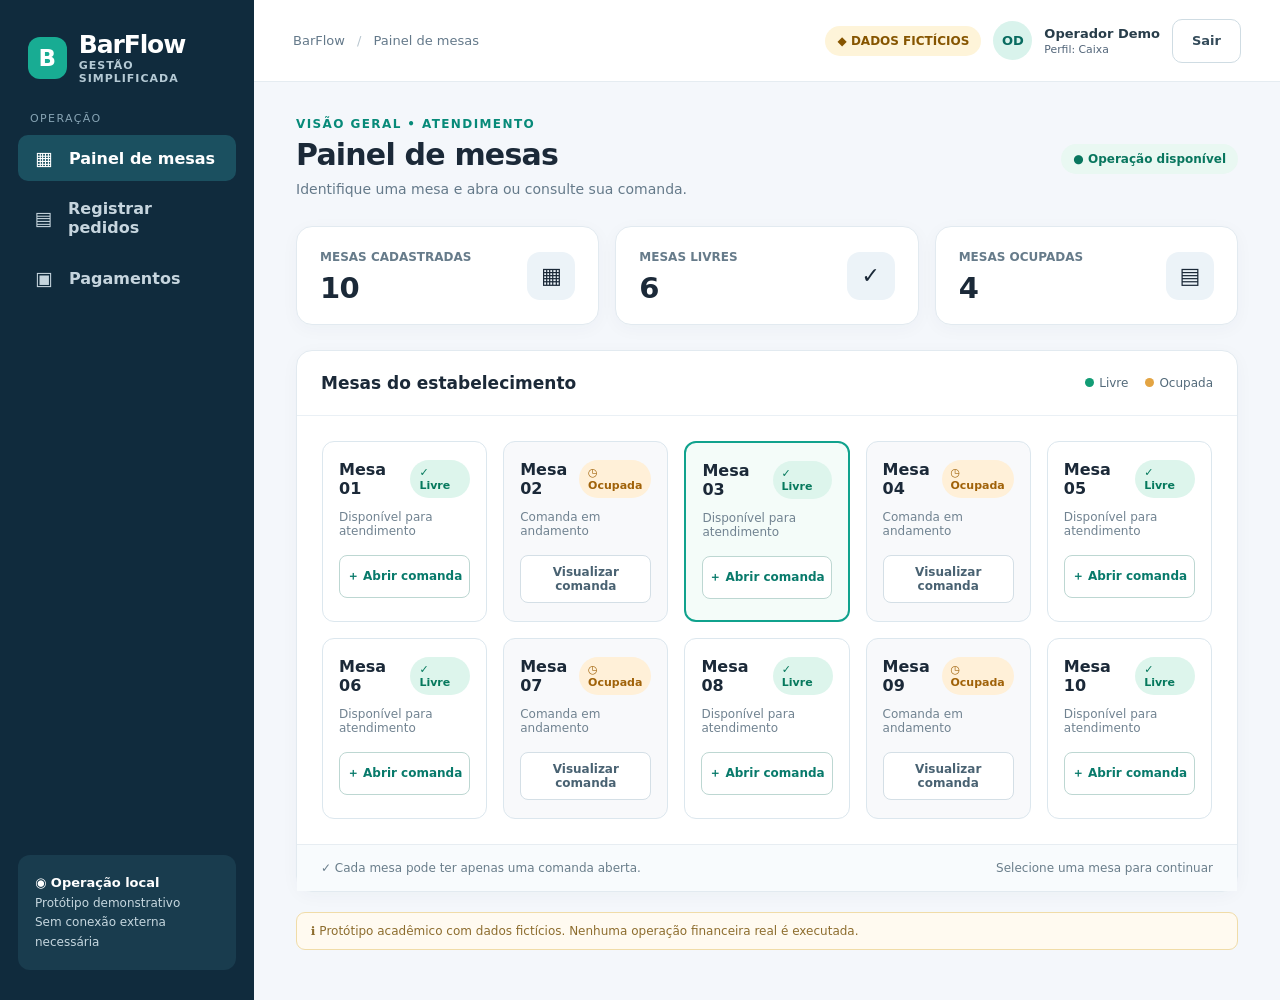
==== Frontend/index.html @ a1c224bf "index v01" ====
<!doctype html>
<html lang="pt-BR">

<head>
    <meta charset="UTF-8">
    <meta name="viewport" content="width=device-width, initial-scale=1">
    <title>BarFlow — Protótipo acadêmico</title>
    <style>
        :root {
            font-family: Inter, ui-sans-serif, system-ui, -apple-system, 'Segoe UI', sans-serif;
            color: #1b2938;
            background: #f4f7fb
        }

        * {
            box-sizing: border-box
        }

        body {
            margin: 0
        }

        button,
        input,
        select {
            font: inherit
        }

        button {
            cursor: pointer;
            min-height: 44px
        }

        button:focus-visible,
        input:focus-visible,
        select:focus-visible {
            outline: 3px solid #f4a62a;
            outline-offset: 3px
        }

        .shell {
            display: flex;
            min-height: 100vh
        }

        .side {
            width: 254px;
            background: #102b3d;
            color: #fff;
            padding: 30px 18px;
            display: flex;
            flex-direction: column;
            gap: 27px
        }

        .brand {
            display: flex;
            align-items: center;
            gap: 12px;
            padding: 0 10px
        }

        .brandmark {
            width: 42px;
            height: 42px;
            border-radius: 12px;
            background: #18ac93;
            display: flex;
            align-items: center;
            justify-content: center;
            font-size: 23px;
            font-weight: 800
        }

        .brand strong {
            font-size: 25px;
            letter-spacing: -1.1px
        }

        .brand small {
            display: block;
            color: #b5cad5;
            font-size: 11px;
            letter-spacing: 1px;
            font-weight: 700
        }

        .group-title {
            font-size: 11px;
            letter-spacing: 1.4px;
            color: #87a4b4;
            text-transform: uppercase;
            padding: 0 12px;
            margin-bottom: 10px
        }

        .nav {
            display: flex;
            flex-direction: column;
            gap: 6px
        }

        .nav button {
            border: 0;
            background: transparent;
            color: #c6d5de;
            padding: 12px 14px;
            border-radius: 10px;
            text-align: left;
            display: flex;
            align-items: center;
            gap: 13px;
            font-weight: 600
        }

        .nav button.active {
            background: #1b5060;
            color: #fff
        }

        .nav button:hover {
            background: #23465a
        }

        .nav .ico {
            width: 24px;
            text-align: center;
            font-size: 19px
        }

        .side-bottom {
            margin-top: auto;
            background: #193c4e;
            padding: 17px;
            border-radius: 12px;
            font-size: 12px;
            color: #c6d7df;
            line-height: 1.65
        }

        .side-bottom strong {
            display: block;
            color: #fff;
            font-size: 13px
        }

        .content {
            flex: 1;
            min-width: 0
        }

        .topbar {
            height: 82px;
            background: #fff;
            border-bottom: 1px solid #e5ecf1;
            display: flex;
            align-items: center;
            justify-content: space-between;
            padding: 0 39px
        }

        .crumb {
            font-size: 13px;
            color: #64798a
        }

        .userbox {
            display: flex;
            align-items: center;
            gap: 12px;
            color: #526579;
            font-size: 13px
        }

        .avatar {
            width: 39px;
            height: 39px;
            border-radius: 50%;
            background: #d9f3ec;
            color: #086b60;
            display: grid;
            place-items: center;
            font-weight: 800
        }

        .main {
            padding: 35px 42px 50px;
            max-width: 1350px;
            margin: auto
        }

        .eyebrow {
            font-size: 12px;
            font-weight: 750;
            text-transform: uppercase;
            color: #078a79;
            letter-spacing: 1.4px
        }

        .head {
            display: flex;
            justify-content: space-between;
            align-items: center;
            gap: 14px;
            margin-bottom: 26px
        }

        .head h1 {
            font-size: 30px;
            letter-spacing: -.8px;
            margin: 6px 0 7px
        }

        .sub {
            color: #657a8a;
            font-size: 14px;
            margin: 0;
            line-height: 1.5
        }

        .pill {
            display: inline-flex;
            align-items: center;
            gap: 6px;
            border-radius: 40px;
            background: #e9f8f2;
            color: #08765e;
            padding: 8px 12px;
            font-size: 12px;
            font-weight: 700
        }

        .demo {
            background: #fef4d9;
            color: #865500
        }

        .btn {
            border: 0;
            border-radius: 10px;
            background: #087b6d;
            color: white;
            padding: 11px 19px;
            font-weight: 750;
            display: inline-flex;
            align-items: center;
            gap: 9px;
            justify-content: center
        }

        .btn:hover {
            background: #086556
        }

        .btn.secondary {
            background: #fff;
            color: #344b5a;
            border: 1px solid #cfdce3
        }

        .btn.ghost {
            background: transparent;
            color: #2b6671;
            border: 1px solid #bbd1d9
        }

        .btn:disabled {
            opacity: .5;
            cursor: not-allowed
        }

        .panel {
            background: white;
            border: 1px solid #e2eaf0;
            border-radius: 16px;
            box-shadow: 0 4px 18px rgba(24, 63, 92, .035)
        }

        .metricrow {
            display: grid;
            grid-template-columns: repeat(3, 1fr);
            gap: 16px;
            margin-bottom: 25px
        }

        .metric {
            padding: 19px 23px;
            display: flex;
            justify-content: space-between;
            align-items: center
        }

        .metric span {
            font-size: 12px;
            color: #667b8a;
            font-weight: 700
        }

        .metric strong {
            display: block;
            font-size: 29px;
            margin-top: 6px;
            letter-spacing: -.8px
        }

        .metricicon {
            background: #ecf3f8;
            border-radius: 13px;
            width: 48px;
            height: 48px;
            display: grid;
            place-items: center;
            font-size: 22px
        }

        .sectiontop {
            display: flex;
            justify-content: space-between;
            align-items: center;
            padding: 22px 24px;
            border-bottom: 1px solid #eaf0f5
        }

        .sectiontop h2 {
            font-size: 17px;
            margin: 0
        }

        .legend {
            display: flex;
            gap: 17px;
            font-size: 12px;
            color: #536a7a
        }

        .dot {
            display: inline-block;
            width: 9px;
            height: 9px;
            border-radius: 50%;
            margin-right: 5px
        }

        .tables {
            display: grid;
            grid-template-columns: repeat(5, minmax(0, 1fr));
            gap: 16px;
            padding: 25px
        }

        .tablecard {
            border: 1px solid #dce7ee;
            border-radius: 12px;
            padding: 18px 16px;
            background: #fff;
            min-height: 165px
        }

        .tablecard.selected {
            border: 2px solid #10a28d;
            background: #f4fcf9
        }

        .tablecard.occupied {
            background: #f8f9fb
        }

        .tableupper {
            display: flex;
            justify-content: space-between;
            align-items: center;
            margin-bottom: 12px
        }

        .tableupper b {
            font-size: 16px
        }

        .status {
            font-size: 11px;
            border-radius: 30px;
            padding: 6px 9px;
            font-weight: 800
        }

        .free {
            color: #06795d;
            background: #ddf5ec
        }

        .busy {
            color: #a06209;
            background: #fff0d8
        }

        .tablecard p {
            color: #718391;
            font-size: 12px;
            margin: 0 0 17px
        }

        .tablecard button {
            width: 100%;
            background: #fff;
            border: 1px solid #bdd7d2;
            color: #087a6b;
            border-radius: 8px;
            font-weight: 750;
            font-size: 12px;
            padding: 9px 3px;
            min-height: 43px
        }

        .tablecard.occupied button {
            border-color: #d4dfe6;
            color: #496272
        }

        .footerhint {
            padding: 16px 24px;
            background: #f8fbfd;
            border-top: 1px solid #e7edf2;
            color: #6a7e8b;
            font-size: 12px;
            display: flex;
            justify-content: space-between
        }

        .grid2 {
            display: grid;
            grid-template-columns: minmax(0, 1.45fr) minmax(320px, .8fr);
            gap: 22px
        }

        .formblock {
            padding: 24px
        }

        .field {
            display: flex;
            flex-direction: column;
            gap: 7px;
            margin-bottom: 19px
        }

        .field label {
            font-size: 13px;
            font-weight: 750;
            color: #344b5b
        }

        .field input,
        .field select {
            height: 48px;
            background: #fff;
            color: #233c4a;
            border: 1px solid #cbd9e1;
            border-radius: 9px;
            padding: 0 13px;
            width: 100%
        }

        .field small {
            color: #7a8b98;
            font-size: 11px
        }

        .formcolumns {
            display: grid;
            grid-template-columns: 1fr 140px;
            gap: 15px
        }

        .notice {
            padding: 13px 16px;
            border-radius: 10px;
            font-size: 13px;
            display: flex;
            align-items: flex-start;
            gap: 10px;
            line-height: 1.45
        }

        .notice.info {
            background: #edf6fa;
            color: #2f637a
        }

        .notice.good {
            background: #e8f9f0;
            color: #126a50
        }

        .notice.warn {
            background: #fff5df;
            color: #865800
        }

        .cartline {
            display: flex;
            justify-content: space-between;
            gap: 16px;
            padding: 15px 0;
            border-bottom: 1px solid #e8eef2
        }

        .cartline strong {
            display: block;
            font-size: 13px
        }

        .cartline small {
            color: #688091;
            font-size: 12px
        }

        .price {
            font-weight: 800;
            color: #203444;
            white-space: nowrap
        }

        .totalrow {
            display: flex;
            justify-content: space-between;
            font-size: 14px;
            align-items: center;
            margin-top: 18px
        }

        .totalrow strong {
            font-size: 25px
        }

        .actions {
            display: flex;
            gap: 10px;
            margin-top: 22px;
            flex-wrap: wrap
        }

        .listhead {
            font-size: 12px;
            font-weight: 800;
            color: #617789;
            text-transform: uppercase;
            letter-spacing: .6px;
            margin-bottom: 14px
        }

        .tag {
            border-radius: 7px;
            background: #ecf5f8;
            color: #356c80;
            font-size: 11px;
            font-weight: 800;
            padding: 6px 9px
        }

        .review {
            padding: 24px
        }

        .amount {
            font-size: 34px;
            letter-spacing: -1px;
            font-weight: 850;
            color: #1c3342
        }

        .summaryrow {
            display: flex;
            justify-content: space-between;
            margin: 13px 0;
            font-size: 14px;
            color: #536b7b
        }

        .summaryrow b {
            color: #263d4d
        }

        .divider {
            height: 1px;
            background: #e7edf1;
            margin: 18px 0
        }

        .paytable {
            width: 100%;
            border-collapse: collapse;
            font-size: 13px
        }

        .paytable th {
            text-align: left;
            color: #718899;
            font-size: 11px;
            padding: 12px 0;
            border-bottom: 1px solid #edf0f4
        }

        .paytable td {
            padding: 15px 0;
            border-bottom: 1px solid #edf0f4
        }

        .successcard {
            padding: 22px;
            border: 1px solid #bfe9d5;
            background: #f0fbf5;
            border-radius: 13px;
            margin-bottom: 19px;
            display: flex;
            gap: 16px;
            align-items: center
        }

        .successcircle {
            width: 47px;
            height: 47px;
            background: #118564;
            color: #fff;
            display: grid;
            place-items: center;
            border-radius: 50%;
            font-size: 24px;
            flex-shrink: 0
        }

        .successcard b {
            color: #116247;
            font-size: 17px
        }

        .successcard p {
            color: #477965;
            font-size: 12px;
            margin: 5px 0 0
        }

        .hidden {
            display: none !important
        }

        .kbd {
            font-size: 11px;
            color: #8193a0
        }

        .note-demo {
            background: #fffaf0;
            border: 1px solid #f0dca8;
            border-radius: 9px;
            padding: 11px 14px;
            color: #8d6d2e;
            font-size: 12px;
            margin-top: 20px
        }

        @media(max-width:1000px) {
            .side {
                width: 78px
            }

            .brand strong,
            .brand small,
            .nav span.label,
            .group-title,
            .side-bottom {
                display: none
            }

            .brand {
                padding: 0
            }

            .topbar {
                padding: 0 20px
            }

            .main {
                padding: 24px
            }

            .tables {
                grid-template-columns: repeat(3, 1fr)
            }

            .grid2 {
                grid-template-columns: 1fr
            }
        }

        @media(max-width:650px) {
            .side {
                display: none
            }

            .tables {
                grid-template-columns: repeat(2, 1fr)
            }

            .metricrow {
                grid-template-columns: 1fr
            }

            .head {
                align-items: flex-start
            }

            .head h1 {
                font-size: 24px
            }

            .main {
                padding: 18px
            }

            .topbar {
                height: 65px
            }

            .grid2 {
                grid-template-columns: 1fr
            }
        }
    </style>
</head>

<body>
    <div class="shell">
        <aside class="side">
            <div class="brand">
                <div class="brandmark">B</div>
                <div><strong>BarFlow</strong><small>GESTÃO SIMPLIFICADA</small></div>
            </div>
            <div>
                <div class="group-title">Operação</div>
                <nav class="nav" aria-label="Navegação principal"><button id="nav-mesas" onclick="go('mesas')"
                        class="active"><span class="ico">▦</span><span class="label">Painel de
                            mesas</span></button><button id="nav-pedidos" onclick="go('pedidos')"><span
                            class="ico">▤</span><span class="label">Registrar pedidos</span></button><button
                        id="nav-pagamentos" onclick="go('pagamentos')"><span class="ico">▣</span><span
                            class="label">Pagamentos</span></button></nav>
            </div>
            <div class="side-bottom"><strong>◉ Operação local</strong>Protótipo demonstrativo<br>Sem conexão externa
                necessária</div>
        </aside>
        <div class="content">
            <header class="topbar">
                <div class="crumb">BarFlow <span style="color:#b7c5ce;margin:0 8px">/</span> <span
                        id="crumb-name">Painel de mesas</span></div>
                <div class="userbox"><span class="pill demo">◆ DADOS FICTÍCIOS</span>
                    <div class="avatar" aria-hidden="true">OD</div>
                    <div><strong style="display:block;color:#283d4a">Operador Demo</strong><small>Perfil: Caixa</small>
                    </div><button class="btn secondary"
                        onclick="alert('Protótipo demonstrativo: autenticação real fora desta entrega.')"
                        aria-label="Sair da sessão de demonstração">Sair</button>
                </div>
            </header>
            <main class="main">
                <section id="screen-mesas">
                    <div class="head">
                        <div>
                            <div class="eyebrow">Visão geral • Atendimento</div>
                            <h1>Painel de mesas</h1>
                            <p class="sub">Identifique uma mesa e abra ou consulte sua comanda.</p>
                        </div><span class="pill">● Operação disponível</span>
                    </div>
                    <div class="metricrow">
                        <div class="metric panel">
                            <div><span>MESAS CADASTRADAS</span><strong>10</strong></div>
                            <div class="metricicon">▦</div>
                        </div>
                        <div class="metric panel">
                            <div><span>MESAS LIVRES</span><strong id="freecount">6</strong></div>
                            <div class="metricicon">✓</div>
                        </div>
                        <div class="metric panel">
                            <div><span>MESAS OCUPADAS</span><strong id="busycount">4</strong></div>
                            <div class="metricicon">▤</div>
                        </div>
                    </div>
                    <div class="panel">
                        <div class="sectiontop">
                            <h2>Mesas do estabelecimento</h2>
                            <div class="legend"><span><i class="dot" style="background:#129c75"></i>Livre</span><span><i
                                        class="dot" style="background:#e3a443"></i>Ocupada</span></div>
                        </div>
                        <div class="tables" id="tables"></div>
                        <div class="footerhint"><span>✓ Cada mesa pode ter apenas uma comanda
                                aberta.</span><span>Selecione uma mesa para continuar</span></div>
                    </div>
                    <div class="note-demo">ℹ Protótipo acadêmico com dados fictícios. Nenhuma operação financeira real é
                        executada.</div>
                </section>
                <section class="hidden" id="screen-pedidos">
                    <div class="head">
                        <div>
                            <div class="eyebrow">Atendimento / Mesa 03</div>
                            <h1>Registro de pedidos</h1>
                            <p class="sub">Comanda <b>#101</b> · Mesa <b>03</b> · Status: <b>Aberta</b></p>
                        </div><button class="btn secondary" onclick="go('mesas')">← Voltar às mesas</button>
                    </div>
                    <div class="grid2">
                        <div class="panel">
                            <div class="sectiontop">
                                <h2>Adicionar itens ao pedido</h2><span class="tag">RF-003</span>
                            </div>
                            <div class="formblock">
                                <div class="notice info" style="margin-bottom:22px"><span>ⓘ</span><span>Confira a
                                        anotação recebida do garçom antes de confirmar o pedido.</span></div>
                                <div class="field"><label for="product">Produto <span
                                            aria-label="obrigatório">*</span></label><select id="product">
                                        <option value="8">Refrigerante lata — R$ 8,00</option>
                                        <option value="35">Porção de batata — R$ 35,00</option>
                                        <option value="6">Água mineral — R$ 6,00</option>
                                    </select></div>
                                <div class="formcolumns">
                                    <div class="field"><label for="quantity">Quantidade <span
                                                aria-label="obrigatório">*</span></label><input id="quantity"
                                            type="number" min="1" value="2" inputmode="numeric"><small>Informe um número
                                            inteiro maior que zero.</small></div>
                                    <div class="field"><label for="unit-price">Preço unitário</label><input
                                            id="unit-price" value="R$ 8,00" disabled></div>
                                </div>
                                <div class="actions"><button class="btn secondary" onclick="addItem()">＋ Adicionar
                                        item</button><button class="btn" onclick="confirmOrder()">✓ Confirmar
                                        pedido</button></div>
                                <div id="order-feedback" class="notice good" style="margin-top:24px" role="status">✓
                                    Pedido #205 registrado com sucesso. O total da comanda foi atualizado.</div>
                                <div class="note-demo">Após registrar, o caixa encaminha a anotação em papel à cozinha.
                                </div>
                            </div>
                        </div>
                        <div class="panel">
                            <div class="sectiontop">
                                <h2>Consumo da comanda</h2><span class="tag">#101</span>
                            </div>
                            <div class="review">
                                <div class="listhead">Itens registrados</div>
                                <div id="order-items">
                                    <div class="cartline">
                                        <div><strong>Refrigerante lata</strong><small>2 × R$ 8,00</small></div><span
                                            class="price">R$ 16,00</span>
                                    </div>
                                    <div class="cartline">
                                        <div><strong>Porção de batata</strong><small>1 × R$ 35,00</small></div><span
                                            class="price">R$ 35,00</span>
                                    </div>
                                </div>
                                <div class="totalrow"><span>Total acumulado</span><strong id="order-total">R$
                                        51,00</strong></div>
                                <p class="sub" style="margin:24px 0">Todos os itens ficam associados à mesma comanda até
                                    o encerramento.</p><button class="btn" style="width:100%"
                                    onclick="go('pagamentos')">Ir para pagamento →</button>
                            </div>
                        </div>
                    </div>
                </section>
                <section class="hidden" id="screen-pagamentos">
                    <div class="head">
                        <div>
                            <div class="eyebrow">Fechamento / Mesa 03</div>
                            <h1>Pagamento e resultado</h1>
                            <p class="sub">Comanda <b>#101</b> · Confira o pagamento e finalize o atendimento.</p>
                        </div><button class="btn secondary" onclick="go('pedidos')">← Voltar à comanda</button>
                    </div>
                    <div class="successcard" role="status">
                        <div class="successcircle">✓</div>
                        <div><b id="success-title">Pagamento registrado com sucesso</b>
                            <p id="success-desc">R$ 25,00 em dinheiro · Troco: R$ 4,00 · Saldo restante: R$ 0,00</p>
                        </div>
                    </div>
                    <div class="grid2">
                        <div class="panel">
                            <div class="sectiontop">
                                <h2>Resumo da comanda #101</h2><span class="pill">✓ Quitada</span>
                            </div>
                            <div class="review">
                                <div class="summaryrow"><span>2 × Refrigerante lata</span><b>R$ 16,00</b></div>
                                <div class="summaryrow"><span>1 × Porção de batata</span><b>R$ 35,00</b></div>
                                <div class="divider"></div>
                                <div class="summaryrow"><span>Total consumido</span><b>R$ 51,00</b></div>
                                <div class="summaryrow"><span>Total aplicado em pagamentos</span><b>R$ 51,00</b></div>
                                <div class="divider"></div>
                                <div style="display:flex;align-items:center;justify-content:space-between"><span
                                        style="font-weight:700">Saldo restante</span><span class="amount">R$ 0,00</span>
                                </div>
                                <div class="notice good" style="margin-top:24px">✓ Comanda quitada. O encerramento pode
                                    ser realizado com segurança.</div>
                            </div>
                        </div>
                        <div class="panel">
                            <div class="sectiontop">
                                <h2>Pagamentos registrados</h2><span class="tag">RF-005 / RF-006</span>
                            </div>
                            <div class="review">
                                <table class="paytable">
                                    <thead>
                                        <tr>
                                            <th>FORMA</th>
                                            <th>RECEBIDO</th>
                                            <th>APLICADO</th>
                                        </tr>
                                    </thead>
                                    <tbody>
                                        <tr>
                                            <td>Pix</td>
                                            <td>R$ 30,00</td>
                                            <td>R$ 30,00</td>
                                        </tr>
                                        <tr>
                                            <td>Dinheiro</td>
                                            <td>R$ 25,00</td>
                                            <td>R$ 21,00</td>
                                        </tr>
                                    </tbody>
                                </table>
                                <div class="summaryrow" style="margin-top:23px"><span>Troco em dinheiro</span><b>R$
                                        4,00</b></div>
                                <div class="actions"><button class="btn" style="width:100%" onclick="closeAccount()"
                                        id="closebutton">✓ Encerrar comanda</button><button class="btn secondary"
                                        style="width:100%" onclick="go('mesas')">← Voltar ao painel</button></div>
                                <div id="closing-info" class="notice info" style="margin-top:15px">ⓘ Ao encerrar, a mesa
                                    03 ficará disponível para novo atendimento.</div>
                            </div>
                        </div>
                    </div>
                </section>
            </main>
        </div>
    </div>
    <script>
        const $ = id => document.getElementById(id);
        const occupied = new Set([2, 4, 7, 9]);

        function money(n) {
            return n.toLocaleString('pt-BR', {
                style: 'currency',
                currency: 'BRL'
            })
        }

        function drawTables() {
            let h = '';
            for (let i = 1; i <= 10; i++) {
                const busy = occupied.has(i);
                h += `<article class="tablecard ${busy?'occupied':''} ${i===3?'selected':''}"><div class="tableupper"><b>Mesa ${String(i).padStart(2,'0')}</b><span class="status ${busy?'busy':'free'}">${busy?'◷ Ocupada':'✓ Livre'}</span></div><p>${busy?'Comanda em andamento':'Disponível para atendimento'}</p><button onclick="openTable(${i})">${busy?'Visualizar comanda':'＋ Abrir comanda'}</button></article>`
            }
            $('tables').innerHTML = h;
            $('freecount').textContent = 10 - occupied.size;
            $('busycount').textContent = occupied.size
        }

        function openTable(n) {
            if (n === 3 || n === 2) {
                occupied.add(3);
                drawTables();
                go('pedidos')
            } else {
                occupied.add(n);
                drawTables();
                alert('Comanda demonstrativa aberta na Mesa ' + n + '. Para ver o fluxo completo, selecione a Mesa 03.')
            }
        }

        function go(screen) {
            ['mesas', 'pedidos', 'pagamentos'].forEach(s => {
                $('screen-' + s).classList.toggle('hidden', s !== screen);
                $('nav-' + s).classList.toggle('active', s === screen)
            });
            $('crumb-name').textContent = {
                mesas: 'Painel de mesas',
                pedidos: 'Registro de pedidos',
                pagamentos: 'Pagamento e resultado'
            } [screen];
            location.hash = screen;
            window.scrollTo(0, 0)
        }
        $('product').addEventListener('change', e => {
            $('unit-price').value = money(Number(e.target.value))
        });

        function addItem() {
            const q = Number($('quantity').value);
            if (!Number.isInteger(q) || q <= 0) {
                $('order-feedback').className = 'notice warn';
                $('order-feedback').textContent = '⚠ Quantidade inválida. Informe um número inteiro maior que zero.';
                return
            }
            $('order-feedback').className = 'notice info';
            $('order-feedback').textContent = 'ⓘ Item conferido. Use “Confirmar pedido” para concluir o registro.'
        }

        function confirmOrder() {
            const q = Number($('quantity').value);
            if (!Number.isInteger(q) || q <= 0) {
                addItem();
                return
            }
            $('order-feedback').className = 'notice good';
            $('order-feedback').textContent =
                '✓ Pedido registrado na demonstração. O total da comanda permanece ilustrativo.'
        }

        function closeAccount() {
            occupied.delete(3);
            $('closebutton').disabled = true;
            $('closebutton').textContent = '✓ Comanda encerrada';
            $('success-title').textContent = 'Comanda #101 encerrada com sucesso';
            $('success-desc').textContent = 'Mesa 03 liberada para um novo atendimento.';
            $('closing-info').textContent = '✓ Histórico preservado na demonstração.';
            drawTables()
        }
        drawTables();
        go(['mesas', 'pedidos', 'pagamentos'].includes(location.hash.slice(1)) ? location.hash.slice(1) : 'mesas');
    </script>
</body>

</html>
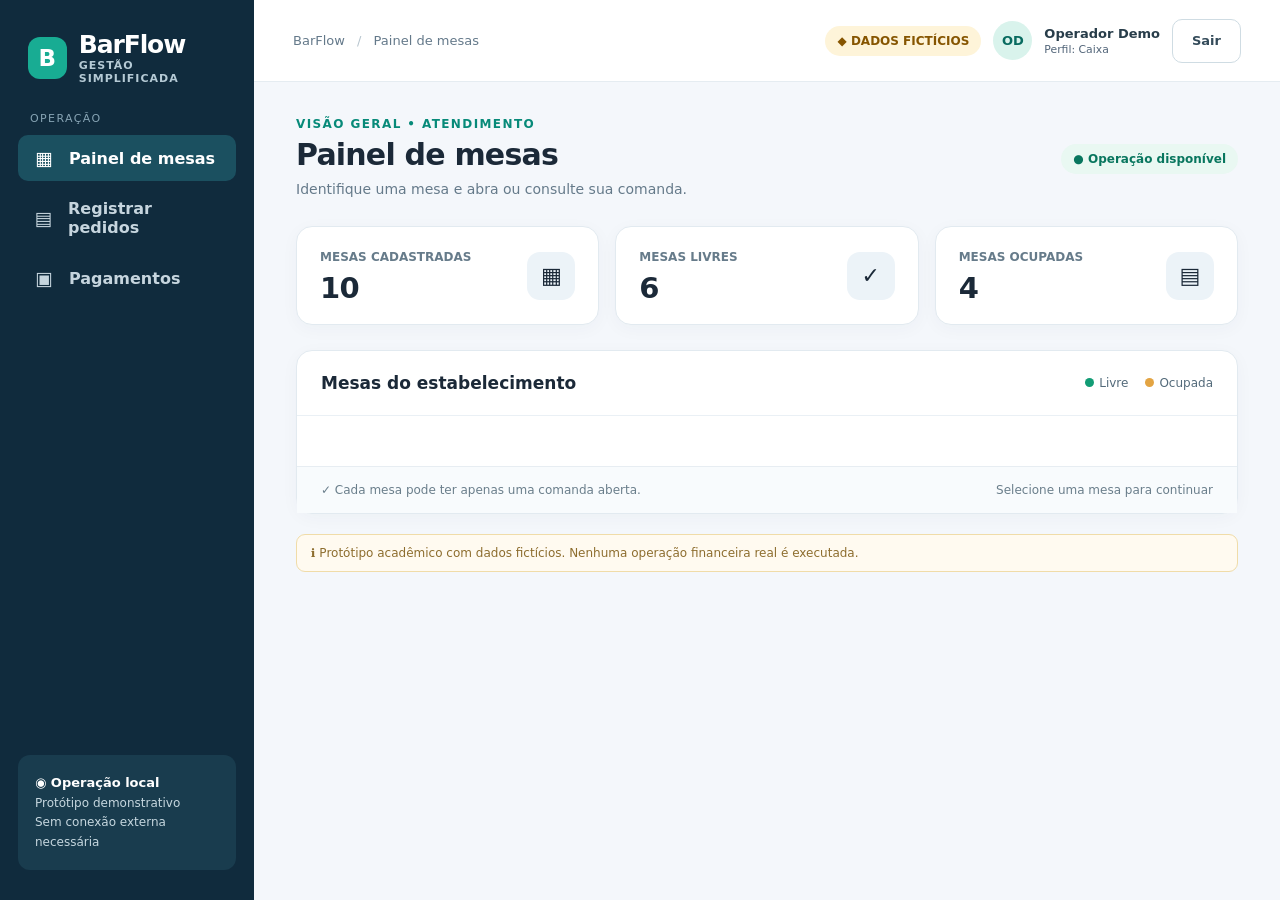
==== commit e419c7b7: "refactor: extrai estilos da index para CSS global" ====
--- a/Frontend/index.html
+++ b/Frontend/index.html
@@ -1,1022 +1,9 @@
-<!doctype html>
-<html lang="pt-BR">
-
-<head>
-    <meta charset="UTF-8">
-    <meta name="viewport" content="width=device-width, initial-scale=1">
-    <title>BarFlow — Protótipo acadêmico</title>
-    <style>
-        :root {
-            font-family: Inter, ui-sans-serif, system-ui, -apple-system, 'Segoe UI', sans-serif;
-            color: #1b2938;
-            background: #f4f7fb
-        }
-
-        * {
-            box-sizing: border-box
-        }
-
-        body {
-            margin: 0
-        }
-
-        button,
-        input,
-        select {
-            font: inherit
-        }
-
-        button {
-            cursor: pointer;
-            min-height: 44px
-        }
-
-        button:focus-visible,
-        input:focus-visible,
-        select:focus-visible {
-            outline: 3px solid #f4a62a;
-            outline-offset: 3px
-        }
-
-        .shell {
-            display: flex;
-            min-height: 100vh
-        }
-
-        .side {
-            width: 254px;
-            background: #102b3d;
-            color: #fff;
-            padding: 30px 18px;
-            display: flex;
-            flex-direction: column;
-            gap: 27px
-        }
-
-        .brand {
-            display: flex;
-            align-items: center;
-            gap: 12px;
-            padding: 0 10px
-        }
-
-        .brandmark {
-            width: 42px;
-            height: 42px;
-            border-radius: 12px;
-            background: #18ac93;
-            display: flex;
-            align-items: center;
-            justify-content: center;
-            font-size: 23px;
-            font-weight: 800
-        }
-
-        .brand strong {
-            font-size: 25px;
-            letter-spacing: -1.1px
-        }
-
-        .brand small {
-            display: block;
-            color: #b5cad5;
-            font-size: 11px;
-            letter-spacing: 1px;
-            font-weight: 700
-        }
-
-        .group-title {
-            font-size: 11px;
-            letter-spacing: 1.4px;
-            color: #87a4b4;
-            text-transform: uppercase;
-            padding: 0 12px;
-            margin-bottom: 10px
-        }
-
-        .nav {
-            display: flex;
-            flex-direction: column;
-            gap: 6px
-        }
-
-        .nav button {
-            border: 0;
-            background: transparent;
-            color: #c6d5de;
-            padding: 12px 14px;
-            border-radius: 10px;
-            text-align: left;
-            display: flex;
-            align-items: center;
-            gap: 13px;
-            font-weight: 600
-        }
-
-        .nav button.active {
-            background: #1b5060;
-            color: #fff
-        }
-
-        .nav button:hover {
-            background: #23465a
-        }
-
-        .nav .ico {
-            width: 24px;
-            text-align: center;
-            font-size: 19px
-        }
-
-        .side-bottom {
-            margin-top: auto;
-            background: #193c4e;
-            padding: 17px;
-            border-radius: 12px;
-            font-size: 12px;
-            color: #c6d7df;
-            line-height: 1.65
-        }
-
-        .side-bottom strong {
-            display: block;
-            color: #fff;
-            font-size: 13px
-        }
-
-        .content {
-            flex: 1;
-            min-width: 0
-        }
-
-        .topbar {
-            height: 82px;
-            background: #fff;
-            border-bottom: 1px solid #e5ecf1;
-            display: flex;
-            align-items: center;
-            justify-content: space-between;
-            padding: 0 39px
-        }
-
-        .crumb {
-            font-size: 13px;
-            color: #64798a
-        }
-
-        .userbox {
-            display: flex;
-            align-items: center;
-            gap: 12px;
-            color: #526579;
-            font-size: 13px
-        }
-
-        .avatar {
-            width: 39px;
-            height: 39px;
-            border-radius: 50%;
-            background: #d9f3ec;
-            color: #086b60;
-            display: grid;
-            place-items: center;
-            font-weight: 800
-        }
-
-        .main {
-            padding: 35px 42px 50px;
-            max-width: 1350px;
-            margin: auto
-        }
-
-        .eyebrow {
-            font-size: 12px;
-            font-weight: 750;
-            text-transform: uppercase;
-            color: #078a79;
-            letter-spacing: 1.4px
-        }
-
-        .head {
-            display: flex;
-            justify-content: space-between;
-            align-items: center;
-            gap: 14px;
-            margin-bottom: 26px
-        }
-
-        .head h1 {
-            font-size: 30px;
-            letter-spacing: -.8px;
-            margin: 6px 0 7px
-        }
-
-        .sub {
-            color: #657a8a;
-            font-size: 14px;
-            margin: 0;
-            line-height: 1.5
-        }
-
-        .pill {
-            display: inline-flex;
-            align-items: center;
-            gap: 6px;
-            border-radius: 40px;
-            background: #e9f8f2;
-            color: #08765e;
-            padding: 8px 12px;
-            font-size: 12px;
-            font-weight: 700
-        }
-
-        .demo {
-            background: #fef4d9;
-            color: #865500
-        }
-
-        .btn {
-            border: 0;
-            border-radius: 10px;
-            background: #087b6d;
-            color: white;
-            padding: 11px 19px;
-            font-weight: 750;
-            display: inline-flex;
-            align-items: center;
-            gap: 9px;
-            justify-content: center
-        }
-
-        .btn:hover {
-            background: #086556
-        }
-
-        .btn.secondary {
-            background: #fff;
-            color: #344b5a;
-            border: 1px solid #cfdce3
-        }
-
-        .btn.ghost {
-            background: transparent;
-            color: #2b6671;
-            border: 1px solid #bbd1d9
-        }
-
-        .btn:disabled {
-            opacity: .5;
-            cursor: not-allowed
-        }
-
-        .panel {
-            background: white;
-            border: 1px solid #e2eaf0;
-            border-radius: 16px;
-            box-shadow: 0 4px 18px rgba(24, 63, 92, .035)
-        }
-
-        .metricrow {
-            display: grid;
-            grid-template-columns: repeat(3, 1fr);
-            gap: 16px;
-            margin-bottom: 25px
-        }
-
-        .metric {
-            padding: 19px 23px;
-            display: flex;
-            justify-content: space-between;
-            align-items: center
-        }
-
-        .metric span {
-            font-size: 12px;
-            color: #667b8a;
-            font-weight: 700
-        }
-
-        .metric strong {
-            display: block;
-            font-size: 29px;
-            margin-top: 6px;
-            letter-spacing: -.8px
-        }
-
-        .metricicon {
-            background: #ecf3f8;
-            border-radius: 13px;
-            width: 48px;
-            height: 48px;
-            display: grid;
-            place-items: center;
-            font-size: 22px
-        }
-
-        .sectiontop {
-            display: flex;
-            justify-content: space-between;
-            align-items: center;
-            padding: 22px 24px;
-            border-bottom: 1px solid #eaf0f5
-        }
-
-        .sectiontop h2 {
-            font-size: 17px;
-            margin: 0
-        }
-
-        .legend {
-            display: flex;
-            gap: 17px;
-            font-size: 12px;
-            color: #536a7a
-        }
-
-        .dot {
-            display: inline-block;
-            width: 9px;
-            height: 9px;
-            border-radius: 50%;
-            margin-right: 5px
-        }
-
-        .tables {
-            display: grid;
-            grid-template-columns: repeat(5, minmax(0, 1fr));
-            gap: 16px;
-            padding: 25px
-        }
-
-        .tablecard {
-            border: 1px solid #dce7ee;
-            border-radius: 12px;
-            padding: 18px 16px;
-            background: #fff;
-            min-height: 165px
-        }
-
-        .tablecard.selected {
-            border: 2px solid #10a28d;
-            background: #f4fcf9
-        }
-
-        .tablecard.occupied {
-            background: #f8f9fb
-        }
-
-        .tableupper {
-            display: flex;
-            justify-content: space-between;
-            align-items: center;
-            margin-bottom: 12px
-        }
-
-        .tableupper b {
-            font-size: 16px
-        }
-
-        .status {
-            font-size: 11px;
-            border-radius: 30px;
-            padding: 6px 9px;
-            font-weight: 800
-        }
-
-        .free {
-            color: #06795d;
-            background: #ddf5ec
-        }
-
-        .busy {
-            color: #a06209;
-            background: #fff0d8
-        }
-
-        .tablecard p {
-            color: #718391;
-            font-size: 12px;
-            margin: 0 0 17px
-        }
-
-        .tablecard button {
-            width: 100%;
-            background: #fff;
-            border: 1px solid #bdd7d2;
-            color: #087a6b;
-            border-radius: 8px;
-            font-weight: 750;
-            font-size: 12px;
-            padding: 9px 3px;
-            min-height: 43px
-        }
-
-        .tablecard.occupied button {
-            border-color: #d4dfe6;
-            color: #496272
-        }
-
-        .footerhint {
-            padding: 16px 24px;
-            background: #f8fbfd;
-            border-top: 1px solid #e7edf2;
-            color: #6a7e8b;
-            font-size: 12px;
-            display: flex;
-            justify-content: space-between
-        }
-
-        .grid2 {
-            display: grid;
-            grid-template-columns: minmax(0, 1.45fr) minmax(320px, .8fr);
-            gap: 22px
-        }
-
-        .formblock {
-            padding: 24px
-        }
-
-        .field {
-            display: flex;
-            flex-direction: column;
-            gap: 7px;
-            margin-bottom: 19px
-        }
-
-        .field label {
-            font-size: 13px;
-            font-weight: 750;
-            color: #344b5b
-        }
-
-        .field input,
-        .field select {
-            height: 48px;
-            background: #fff;
-            color: #233c4a;
-            border: 1px solid #cbd9e1;
-            border-radius: 9px;
-            padding: 0 13px;
-            width: 100%
-        }
-
-        .field small {
-            color: #7a8b98;
-            font-size: 11px
-        }
-
-        .formcolumns {
-            display: grid;
-            grid-template-columns: 1fr 140px;
-            gap: 15px
-        }
-
-        .notice {
-            padding: 13px 16px;
-            border-radius: 10px;
-            font-size: 13px;
-            display: flex;
-            align-items: flex-start;
-            gap: 10px;
-            line-height: 1.45
-        }
-
-        .notice.info {
-            background: #edf6fa;
-            color: #2f637a
-        }
-
-        .notice.good {
-            background: #e8f9f0;
-            color: #126a50
-        }
-
-        .notice.warn {
-            background: #fff5df;
-            color: #865800
-        }
-
-        .cartline {
-            display: flex;
-            justify-content: space-between;
-            gap: 16px;
-            padding: 15px 0;
-            border-bottom: 1px solid #e8eef2
-        }
-
-        .cartline strong {
-            display: block;
-            font-size: 13px
-        }
-
-        .cartline small {
-            color: #688091;
-            font-size: 12px
-        }
-
-        .price {
-            font-weight: 800;
-            color: #203444;
-            white-space: nowrap
-        }
-
-        .totalrow {
-            display: flex;
-            justify-content: space-between;
-            font-size: 14px;
-            align-items: center;
-            margin-top: 18px
-        }
-
-        .totalrow strong {
-            font-size: 25px
-        }
-
-        .actions {
-            display: flex;
-            gap: 10px;
-            margin-top: 22px;
-            flex-wrap: wrap
-        }
-
-        .listhead {
-            font-size: 12px;
-            font-weight: 800;
-            color: #617789;
-            text-transform: uppercase;
-            letter-spacing: .6px;
-            margin-bottom: 14px
-        }
-
-        .tag {
-            border-radius: 7px;
-            background: #ecf5f8;
-            color: #356c80;
-            font-size: 11px;
-            font-weight: 800;
-            padding: 6px 9px
-        }
-
-        .review {
-            padding: 24px
-        }
-
-        .amount {
-            font-size: 34px;
-            letter-spacing: -1px;
-            font-weight: 850;
-            color: #1c3342
-        }
-
-        .summaryrow {
-            display: flex;
-            justify-content: space-between;
-            margin: 13px 0;
-            font-size: 14px;
-            color: #536b7b
-        }
-
-        .summaryrow b {
-            color: #263d4d
-        }
-
-        .divider {
-            height: 1px;
-            background: #e7edf1;
-            margin: 18px 0
-        }
-
-        .paytable {
-            width: 100%;
-            border-collapse: collapse;
-            font-size: 13px
-        }
-
-        .paytable th {
-            text-align: left;
-            color: #718899;
-            font-size: 11px;
-            padding: 12px 0;
-            border-bottom: 1px solid #edf0f4
-        }
-
-        .paytable td {
-            padding: 15px 0;
-            border-bottom: 1px solid #edf0f4
-        }
-
-        .successcard {
-            padding: 22px;
-            border: 1px solid #bfe9d5;
-            background: #f0fbf5;
-            border-radius: 13px;
-            margin-bottom: 19px;
-            display: flex;
-            gap: 16px;
-            align-items: center
-        }
-
-        .successcircle {
-            width: 47px;
-            height: 47px;
-            background: #118564;
-            color: #fff;
-            display: grid;
-            place-items: center;
-            border-radius: 50%;
-            font-size: 24px;
-            flex-shrink: 0
-        }
-
-        .successcard b {
-            color: #116247;
-            font-size: 17px
-        }
-
-        .successcard p {
-            color: #477965;
-            font-size: 12px;
-            margin: 5px 0 0
-        }
-
-        .hidden {
-            display: none !important
-        }
-
-        .kbd {
-            font-size: 11px;
-            color: #8193a0
-        }
-
-        .note-demo {
-            background: #fffaf0;
-            border: 1px solid #f0dca8;
-            border-radius: 9px;
-            padding: 11px 14px;
-            color: #8d6d2e;
-            font-size: 12px;
-            margin-top: 20px
-        }
-
-        @media(max-width:1000px) {
-            .side {
-                width: 78px
-            }
-
-            .brand strong,
-            .brand small,
-            .nav span.label,
-            .group-title,
-            .side-bottom {
-                display: none
-            }
-
-            .brand {
-                padding: 0
-            }
-
-            .topbar {
-                padding: 0 20px
-            }
-
-            .main {
-                padding: 24px
-            }
-
-            .tables {
-                grid-template-columns: repeat(3, 1fr)
-            }
-
-            .grid2 {
-                grid-template-columns: 1fr
-            }
-        }
-
-        @media(max-width:650px) {
-            .side {
-                display: none
-            }
-
-            .tables {
-                grid-template-columns: repeat(2, 1fr)
-            }
-
-            .metricrow {
-                grid-template-columns: 1fr
-            }
-
-            .head {
-                align-items: flex-start
-            }
-
-            .head h1 {
-                font-size: 24px
-            }
-
-            .main {
-                padding: 18px
-            }
-
-            .topbar {
-                height: 65px
-            }
-
-            .grid2 {
-                grid-template-columns: 1fr
-            }
-        }
-    </style>
-</head>
-
-<body>
-    <div class="shell">
-        <aside class="side">
-            <div class="brand">
-                <div class="brandmark">B</div>
-                <div><strong>BarFlow</strong><small>GESTÃO SIMPLIFICADA</small></div>
-            </div>
-            <div>
-                <div class="group-title">Operação</div>
-                <nav class="nav" aria-label="Navegação principal"><button id="nav-mesas" onclick="go('mesas')"
-                        class="active"><span class="ico">▦</span><span class="label">Painel de
-                            mesas</span></button><button id="nav-pedidos" onclick="go('pedidos')"><span
-                            class="ico">▤</span><span class="label">Registrar pedidos</span></button><button
-                        id="nav-pagamentos" onclick="go('pagamentos')"><span class="ico">▣</span><span
-                            class="label">Pagamentos</span></button></nav>
-            </div>
-            <div class="side-bottom"><strong>◉ Operação local</strong>Protótipo demonstrativo<br>Sem conexão externa
-                necessária</div>
-        </aside>
-        <div class="content">
-            <header class="topbar">
-                <div class="crumb">BarFlow <span style="color:#b7c5ce;margin:0 8px">/</span> <span
-                        id="crumb-name">Painel de mesas</span></div>
-                <div class="userbox"><span class="pill demo">◆ DADOS FICTÍCIOS</span>
-                    <div class="avatar" aria-hidden="true">OD</div>
-                    <div><strong style="display:block;color:#283d4a">Operador Demo</strong><small>Perfil: Caixa</small>
-                    </div><button class="btn secondary"
-                        onclick="alert('Protótipo demonstrativo: autenticação real fora desta entrega.')"
-                        aria-label="Sair da sessão de demonstração">Sair</button>
-                </div>
-            </header>
-            <main class="main">
-                <section id="screen-mesas">
-                    <div class="head">
-                        <div>
-                            <div class="eyebrow">Visão geral • Atendimento</div>
-                            <h1>Painel de mesas</h1>
-                            <p class="sub">Identifique uma mesa e abra ou consulte sua comanda.</p>
-                        </div><span class="pill">● Operação disponível</span>
-                    </div>
-                    <div class="metricrow">
-                        <div class="metric panel">
-                            <div><span>MESAS CADASTRADAS</span><strong>10</strong></div>
-                            <div class="metricicon">▦</div>
-                        </div>
-                        <div class="metric panel">
-                            <div><span>MESAS LIVRES</span><strong id="freecount">6</strong></div>
-                            <div class="metricicon">✓</div>
-                        </div>
-                        <div class="metric panel">
-                            <div><span>MESAS OCUPADAS</span><strong id="busycount">4</strong></div>
-                            <div class="metricicon">▤</div>
-                        </div>
-                    </div>
-                    <div class="panel">
-                        <div class="sectiontop">
-                            <h2>Mesas do estabelecimento</h2>
-                            <div class="legend"><span><i class="dot" style="background:#129c75"></i>Livre</span><span><i
-                                        class="dot" style="background:#e3a443"></i>Ocupada</span></div>
-                        </div>
-                        <div class="tables" id="tables"></div>
-                        <div class="footerhint"><span>✓ Cada mesa pode ter apenas uma comanda
-                                aberta.</span><span>Selecione uma mesa para continuar</span></div>
-                    </div>
-                    <div class="note-demo">ℹ Protótipo acadêmico com dados fictícios. Nenhuma operação financeira real é
-                        executada.</div>
-                </section>
-                <section class="hidden" id="screen-pedidos">
-                    <div class="head">
-                        <div>
-                            <div class="eyebrow">Atendimento / Mesa 03</div>
-                            <h1>Registro de pedidos</h1>
-                            <p class="sub">Comanda <b>#101</b> · Mesa <b>03</b> · Status: <b>Aberta</b></p>
-                        </div><button class="btn secondary" onclick="go('mesas')">← Voltar às mesas</button>
-                    </div>
-                    <div class="grid2">
-                        <div class="panel">
-                            <div class="sectiontop">
-                                <h2>Adicionar itens ao pedido</h2><span class="tag">RF-003</span>
-                            </div>
-                            <div class="formblock">
-                                <div class="notice info" style="margin-bottom:22px"><span>ⓘ</span><span>Confira a
-                                        anotação recebida do garçom antes de confirmar o pedido.</span></div>
-                                <div class="field"><label for="product">Produto <span
-                                            aria-label="obrigatório">*</span></label><select id="product">
-                                        <option value="8">Refrigerante lata — R$ 8,00</option>
-                                        <option value="35">Porção de batata — R$ 35,00</option>
-                                        <option value="6">Água mineral — R$ 6,00</option>
-                                    </select></div>
-                                <div class="formcolumns">
-                                    <div class="field"><label for="quantity">Quantidade <span
-                                                aria-label="obrigatório">*</span></label><input id="quantity"
-                                            type="number" min="1" value="2" inputmode="numeric"><small>Informe um número
-                                            inteiro maior que zero.</small></div>
-                                    <div class="field"><label for="unit-price">Preço unitário</label><input
-                                            id="unit-price" value="R$ 8,00" disabled></div>
-                                </div>
-                                <div class="actions"><button class="btn secondary" onclick="addItem()">＋ Adicionar
-                                        item</button><button class="btn" onclick="confirmOrder()">✓ Confirmar
-                                        pedido</button></div>
-                                <div id="order-feedback" class="notice good" style="margin-top:24px" role="status">✓
-                                    Pedido #205 registrado com sucesso. O total da comanda foi atualizado.</div>
-                                <div class="note-demo">Após registrar, o caixa encaminha a anotação em papel à cozinha.
-                                </div>
-                            </div>
-                        </div>
-                        <div class="panel">
-                            <div class="sectiontop">
-                                <h2>Consumo da comanda</h2><span class="tag">#101</span>
-                            </div>
-                            <div class="review">
-                                <div class="listhead">Itens registrados</div>
-                                <div id="order-items">
-                                    <div class="cartline">
-                                        <div><strong>Refrigerante lata</strong><small>2 × R$ 8,00</small></div><span
-                                            class="price">R$ 16,00</span>
-                                    </div>
-                                    <div class="cartline">
-                                        <div><strong>Porção de batata</strong><small>1 × R$ 35,00</small></div><span
-                                            class="price">R$ 35,00</span>
-                                    </div>
-                                </div>
-                                <div class="totalrow"><span>Total acumulado</span><strong id="order-total">R$
-                                        51,00</strong></div>
-                                <p class="sub" style="margin:24px 0">Todos os itens ficam associados à mesma comanda até
-                                    o encerramento.</p><button class="btn" style="width:100%"
-                                    onclick="go('pagamentos')">Ir para pagamento →</button>
-                            </div>
-                        </div>
-                    </div>
-                </section>
-                <section class="hidden" id="screen-pagamentos">
-                    <div class="head">
-                        <div>
-                            <div class="eyebrow">Fechamento / Mesa 03</div>
-                            <h1>Pagamento e resultado</h1>
-                            <p class="sub">Comanda <b>#101</b> · Confira o pagamento e finalize o atendimento.</p>
-                        </div><button class="btn secondary" onclick="go('pedidos')">← Voltar à comanda</button>
-                    </div>
-                    <div class="successcard" role="status">
-                        <div class="successcircle">✓</div>
-                        <div><b id="success-title">Pagamento registrado com sucesso</b>
-                            <p id="success-desc">R$ 25,00 em dinheiro · Troco: R$ 4,00 · Saldo restante: R$ 0,00</p>
-                        </div>
-                    </div>
-                    <div class="grid2">
-                        <div class="panel">
-                            <div class="sectiontop">
-                                <h2>Resumo da comanda #101</h2><span class="pill">✓ Quitada</span>
-                            </div>
-                            <div class="review">
-                                <div class="summaryrow"><span>2 × Refrigerante lata</span><b>R$ 16,00</b></div>
-                                <div class="summaryrow"><span>1 × Porção de batata</span><b>R$ 35,00</b></div>
-                                <div class="divider"></div>
-                                <div class="summaryrow"><span>Total consumido</span><b>R$ 51,00</b></div>
-                                <div class="summaryrow"><span>Total aplicado em pagamentos</span><b>R$ 51,00</b></div>
-                                <div class="divider"></div>
-                                <div style="display:flex;align-items:center;justify-content:space-between"><span
-                                        style="font-weight:700">Saldo restante</span><span class="amount">R$ 0,00</span>
-                                </div>
-                                <div class="notice good" style="margin-top:24px">✓ Comanda quitada. O encerramento pode
-                                    ser realizado com segurança.</div>
-                            </div>
-                        </div>
-                        <div class="panel">
-                            <div class="sectiontop">
-                                <h2>Pagamentos registrados</h2><span class="tag">RF-005 / RF-006</span>
-                            </div>
-                            <div class="review">
-                                <table class="paytable">
-                                    <thead>
-                                        <tr>
-                                            <th>FORMA</th>
-                                            <th>RECEBIDO</th>
-                                            <th>APLICADO</th>
-                                        </tr>
-                                    </thead>
-                                    <tbody>
-                                        <tr>
-                                            <td>Pix</td>
-                                            <td>R$ 30,00</td>
-                                            <td>R$ 30,00</td>
-                                        </tr>
-                                        <tr>
-                                            <td>Dinheiro</td>
-                                            <td>R$ 25,00</td>
-                                            <td>R$ 21,00</td>
-                                        </tr>
-                                    </tbody>
-                                </table>
-                                <div class="summaryrow" style="margin-top:23px"><span>Troco em dinheiro</span><b>R$
-                                        4,00</b></div>
-                                <div class="actions"><button class="btn" style="width:100%" onclick="closeAccount()"
-                                        id="closebutton">✓ Encerrar comanda</button><button class="btn secondary"
-                                        style="width:100%" onclick="go('mesas')">← Voltar ao painel</button></div>
-                                <div id="closing-info" class="notice info" style="margin-top:15px">ⓘ Ao encerrar, a mesa
-                                    03 ficará disponível para novo atendimento.</div>
-                            </div>
-                        </div>
-                    </div>
-                </section>
-            </main>
-        </div>
-    </div>
-    <script>
-        const $ = id => document.getElementById(id);
-        const occupied = new Set([2, 4, 7, 9]);
-
-        function money(n) {
-            return n.toLocaleString('pt-BR', {
-                style: 'currency',
-                currency: 'BRL'
-            })
-        }
-
-        function drawTables() {
-            let h = '';
-            for (let i = 1; i <= 10; i++) {
-                const busy = occupied.has(i);
-                h += `<article class="tablecard ${busy?'occupied':''} ${i===3?'selected':''}"><div class="tableupper"><b>Mesa ${String(i).padStart(2,'0')}</b><span class="status ${busy?'busy':'free'}">${busy?'◷ Ocupada':'✓ Livre'}</span></div><p>${busy?'Comanda em andamento':'Disponível para atendimento'}</p><button onclick="openTable(${i})">${busy?'Visualizar comanda':'＋ Abrir comanda'}</button></article>`
-            }
-            $('tables').innerHTML = h;
-            $('freecount').textContent = 10 - occupied.size;
-            $('busycount').textContent = occupied.size
-        }
-
-        function openTable(n) {
-            if (n === 3 || n === 2) {
-                occupied.add(3);
-                drawTables();
-                go('pedidos')
-            } else {
-                occupied.add(n);
-                drawTables();
-                alert('Comanda demonstrativa aberta na Mesa ' + n + '. Para ver o fluxo completo, selecione a Mesa 03.')
-            }
-        }
-
-        function go(screen) {
-            ['mesas', 'pedidos', 'pagamentos'].forEach(s => {
-                $('screen-' + s).classList.toggle('hidden', s !== screen);
-                $('nav-' + s).classList.toggle('active', s === screen)
-            });
-            $('crumb-name').textContent = {
-                mesas: 'Painel de mesas',
-                pedidos: 'Registro de pedidos',
-                pagamentos: 'Pagamento e resultado'
-            } [screen];
-            location.hash = screen;
-            window.scrollTo(0, 0)
-        }
-        $('product').addEventListener('change', e => {
-            $('unit-price').value = money(Number(e.target.value))
-        });
-
-        function addItem() {
-            const q = Number($('quantity').value);
-            if (!Number.isInteger(q) || q <= 0) {
-                $('order-feedback').className = 'notice warn';
-                $('order-feedback').textContent = '⚠ Quantidade inválida. Informe um número inteiro maior que zero.';
-                return
-            }
-            $('order-feedback').className = 'notice info';
-            $('order-feedback').textContent = 'ⓘ Item conferido. Use “Confirmar pedido” para concluir o registro.'
-        }
-
-        function confirmOrder() {
-            const q = Number($('quantity').value);
-            if (!Number.isInteger(q) || q <= 0) {
-                addItem();
-                return
-            }
-            $('order-feedback').className = 'notice good';
-            $('order-feedback').textContent =
-                '✓ Pedido registrado na demonstração. O total da comanda permanece ilustrativo.'
-        }
-
-        function closeAccount() {
-            occupied.delete(3);
-            $('closebutton').disabled = true;
-            $('closebutton').textContent = '✓ Comanda encerrada';
-            $('success-title').textContent = 'Comanda #101 encerrada com sucesso';
-            $('success-desc').textContent = 'Mesa 03 liberada para um novo atendimento.';
-            $('closing-info').textContent = '✓ Histórico preservado na demonstração.';
-            drawTables()
-        }
-        drawTables();
-        go(['mesas', 'pedidos', 'pagamentos'].includes(location.hash.slice(1)) ? location.hash.slice(1) : 'mesas');
-    </script>
+<!doctype html><html lang="pt-BR"><head><meta charset="UTF-8"><meta name="viewport" content="width=device-width, initial-scale=1"><title>BarFlow — Painel de mesas</title><link rel="stylesheet" href="css/global.css"></head><body><div class="shell"><aside class="side"><div class="brand"><div class="brandmark">B</div><div><strong>BarFlow</strong><small>GESTÃO SIMPLIFICADA</small></div></div><div><div class="group-title">Operação</div><nav class="nav" aria-label="Navegação principal">
+<a id="nav-mesas" class="active" aria-current="page" href="index.html"><span class="ico" aria-hidden="true">▦</span><span class="label">Painel de mesas</span></a>
+<a id="nav-pedidos" href="pedidos.html"><span class="ico" aria-hidden="true">▤</span><span class="label">Registrar pedidos</span></a>
+<a id="nav-pagamentos" href="pagamentos.html"><span class="ico" aria-hidden="true">▣</span><span class="label">Pagamentos</span></a>
+</nav></div><div class="side-bottom"><strong>◉ Operação local</strong>Protótipo demonstrativo<br>Sem conexão externa necessária</div></aside><div class="content"><header class="topbar"><div class="crumb">BarFlow <span class="inline-1">/</span> <span id="crumb-name">Painel de mesas</span></div><div class="userbox"><span class="pill demo">◆ DADOS FICTÍCIOS</span><div class="avatar" aria-hidden="true">OD</div><div><strong class="inline-2">Operador Demo</strong><small>Perfil: Caixa</small></div><button class="btn secondary" onclick="alert('Protótipo demonstrativo: autenticação real fora desta entrega.')" aria-label="Sair da sessão de demonstração">Sair</button></div></header><main class="main">
+<section id="screen-mesas"><div class="head"><div><div class="eyebrow">Visão geral • Atendimento</div><h1>Painel de mesas</h1><p class="sub">Identifique uma mesa e abra ou consulte sua comanda.</p></div><span class="pill">● Operação disponível</span></div><div class="metricrow"><div class="metric panel"><div><span>MESAS CADASTRADAS</span><strong>10</strong></div><div class="metricicon">▦</div></div><div class="metric panel"><div><span>MESAS LIVRES</span><strong id="freecount">6</strong></div><div class="metricicon">✓</div></div><div class="metric panel"><div><span>MESAS OCUPADAS</span><strong id="busycount">4</strong></div><div class="metricicon">▤</div></div></div><div class="panel"><div class="sectiontop"><h2>Mesas do estabelecimento</h2><div class="legend"><span><i class="dot inline-3"></i>Livre</span><span><i class="dot inline-4"></i>Ocupada</span></div></div><div class="tables" id="tables"></div><div class="footerhint"><span>✓ Cada mesa pode ter apenas uma comanda aberta.</span><span>Selecione uma mesa para continuar</span></div></div><div class="note-demo">ℹ Protótipo acadêmico com dados fictícios. Nenhuma operação financeira real é executada.</div></section>
+</main></div></div><script src="js/app.js" defer></script>
 </body>
-
-</html>+</html>
--- a/Frontend/css/global.css
+++ b/Frontend/css/global.css
@@ -0,0 +1,29 @@
+
+:root{font-family:Inter,ui-sans-serif,system-ui,-apple-system,'Segoe UI',sans-serif;color:#1b2938;background:#f4f7fb}*{box-sizing:border-box}body{margin:0}button,input,select{font:inherit}button{cursor:pointer;min-height:44px}button:focus-visible,input:focus-visible,select:focus-visible{outline:3px solid #f4a62a;outline-offset:3px}.shell{display:flex;min-height:100vh}.side{width:254px;background:#102b3d;color:#fff;padding:30px 18px;display:flex;flex-direction:column;gap:27px}.brand{display:flex;align-items:center;gap:12px;padding:0 10px}.brandmark{width:42px;height:42px;border-radius:12px;background:#18ac93;display:flex;align-items:center;justify-content:center;font-size:23px;font-weight:800}.brand strong{font-size:25px;letter-spacing:-1.1px}.brand small{display:block;color:#b5cad5;font-size:11px;letter-spacing:1px;font-weight:700}.group-title{font-size:11px;letter-spacing:1.4px;color:#87a4b4;text-transform:uppercase;padding:0 12px;margin-bottom:10px}.nav{display:flex;flex-direction:column;gap:6px}.nav a{border:0;background:transparent;color:#c6d5de;padding:12px 14px;border-radius:10px;text-align:left;display:flex;align-items:center;gap:13px;font-weight:600}.nav a.active{background:#1b5060;color:#fff}.nav a:hover{background:#23465a}.nav .ico{width:24px;text-align:center;font-size:19px}.side-bottom{margin-top:auto;background:#193c4e;padding:17px;border-radius:12px;font-size:12px;color:#c6d7df;line-height:1.65}.side-bottom strong{display:block;color:#fff;font-size:13px}.content{flex:1;min-width:0}.topbar{height:82px;background:#fff;border-bottom:1px solid #e5ecf1;display:flex;align-items:center;justify-content:space-between;padding:0 39px}.crumb{font-size:13px;color:#64798a}.userbox{display:flex;align-items:center;gap:12px;color:#526579;font-size:13px}.avatar{width:39px;height:39px;border-radius:50%;background:#d9f3ec;color:#086b60;display:grid;place-items:center;font-weight:800}.main{padding:35px 42px 50px;max-width:1350px;margin:auto}.eyebrow{font-size:12px;font-weight:750;text-transform:uppercase;color:#078a79;letter-spacing:1.4px}.head{display:flex;justify-content:space-between;align-items:center;gap:14px;margin-bottom:26px}.head h1{font-size:30px;letter-spacing:-.8px;margin:6px 0 7px}.sub{color:#657a8a;font-size:14px;margin:0;line-height:1.5}.pill{display:inline-flex;align-items:center;gap:6px;border-radius:40px;background:#e9f8f2;color:#08765e;padding:8px 12px;font-size:12px;font-weight:700}.demo{background:#fef4d9;color:#865500}.btn{border:0;border-radius:10px;background:#087b6d;color:white;padding:11px 19px;font-weight:750;display:inline-flex;align-items:center;gap:9px;justify-content:center}.btn:hover{background:#086556}.btn.secondary{background:#fff;color:#344b5a;border:1px solid #cfdce3}.btn.ghost{background:transparent;color:#2b6671;border:1px solid #bbd1d9}.btn:disabled{opacity:.5;cursor:not-allowed}.panel{background:white;border:1px solid #e2eaf0;border-radius:16px;box-shadow:0 4px 18px rgba(24,63,92,.035)}.metricrow{display:grid;grid-template-columns:repeat(3,1fr);gap:16px;margin-bottom:25px}.metric{padding:19px 23px;display:flex;justify-content:space-between;align-items:center}.metric span{font-size:12px;color:#667b8a;font-weight:700}.metric strong{display:block;font-size:29px;margin-top:6px;letter-spacing:-.8px}.metricicon{background:#ecf3f8;border-radius:13px;width:48px;height:48px;display:grid;place-items:center;font-size:22px}.sectiontop{display:flex;justify-content:space-between;align-items:center;padding:22px 24px;border-bottom:1px solid #eaf0f5}.sectiontop h2{font-size:17px;margin:0}.legend{display:flex;gap:17px;font-size:12px;color:#536a7a}.dot{display:inline-block;width:9px;height:9px;border-radius:50%;margin-right:5px}.tables{display:grid;grid-template-columns:repeat(5,minmax(0,1fr));gap:16px;padding:25px}.tablecard{border:1px solid #dce7ee;border-radius:12px;padding:18px 16px;background:#fff;min-height:165px}.tablecard.selected{border:2px solid #10a28d;background:#f4fcf9}.tablecard.occupied{background:#f8f9fb}.tableupper{display:flex;justify-content:space-between;align-items:center;margin-bottom:12px}.tableupper b{font-size:16px}.status{font-size:11px;border-radius:30px;padding:6px 9px;font-weight:800}.free{color:#06795d;background:#ddf5ec}.busy{color:#a06209;background:#fff0d8}.tablecard p{color:#718391;font-size:12px;margin:0 0 17px}.tablecard button{width:100%;background:#fff;border:1px solid #bdd7d2;color:#087a6b;border-radius:8px;font-weight:750;font-size:12px;padding:9px 3px;min-height:43px}.tablecard.occupied button{border-color:#d4dfe6;color:#496272}.footerhint{padding:16px 24px;background:#f8fbfd;border-top:1px solid #e7edf2;color:#6a7e8b;font-size:12px;display:flex;justify-content:space-between}.grid2{display:grid;grid-template-columns:minmax(0,1.45fr) minmax(320px,.8fr);gap:22px}.formblock{padding:24px}.field{display:flex;flex-direction:column;gap:7px;margin-bottom:19px}.field label{font-size:13px;font-weight:750;color:#344b5b}.field input,.field select{height:48px;background:#fff;color:#233c4a;border:1px solid #cbd9e1;border-radius:9px;padding:0 13px;width:100%}.field small{color:#7a8b98;font-size:11px}.formcolumns{display:grid;grid-template-columns:1fr 140px;gap:15px}.notice{padding:13px 16px;border-radius:10px;font-size:13px;display:flex;align-items:flex-start;gap:10px;line-height:1.45}.notice.info{background:#edf6fa;color:#2f637a}.notice.good{background:#e8f9f0;color:#126a50}.notice.warn{background:#fff5df;color:#865800}.cartline{display:flex;justify-content:space-between;gap:16px;padding:15px 0;border-bottom:1px solid #e8eef2}.cartline strong{display:block;font-size:13px}.cartline small{color:#688091;font-size:12px}.price{font-weight:800;color:#203444;white-space:nowrap}.totalrow{display:flex;justify-content:space-between;font-size:14px;align-items:center;margin-top:18px}.totalrow strong{font-size:25px}.actions{display:flex;gap:10px;margin-top:22px;flex-wrap:wrap}.listhead{font-size:12px;font-weight:800;color:#617789;text-transform:uppercase;letter-spacing:.6px;margin-bottom:14px}.tag{border-radius:7px;background:#ecf5f8;color:#356c80;font-size:11px;font-weight:800;padding:6px 9px}.review{padding:24px}.amount{font-size:34px;letter-spacing:-1px;font-weight:850;color:#1c3342}.summaryrow{display:flex;justify-content:space-between;margin:13px 0;font-size:14px;color:#536b7b}.summaryrow b{color:#263d4d}.divider{height:1px;background:#e7edf1;margin:18px 0}.paytable{width:100%;border-collapse:collapse;font-size:13px}.paytable th{text-align:left;color:#718899;font-size:11px;padding:12px 0;border-bottom:1px solid #edf0f4}.paytable td{padding:15px 0;border-bottom:1px solid #edf0f4}.successcard{padding:22px;border:1px solid #bfe9d5;background:#f0fbf5;border-radius:13px;margin-bottom:19px;display:flex;gap:16px;align-items:center}.successcircle{width:47px;height:47px;background:#118564;color:#fff;display:grid;place-items:center;border-radius:50%;font-size:24px;flex-shrink:0}.successcard b{color:#116247;font-size:17px}.successcard p{color:#477965;font-size:12px;margin:5px 0 0}.hidden{display:none!important}.kbd{font-size:11px;color:#8193a0}.note-demo{background:#fffaf0;border:1px solid #f0dca8;border-radius:9px;padding:11px 14px;color:#8d6d2e;font-size:12px;margin-top:20px}@media(max-width:1000px){.side{width:78px}.brand strong,.brand small,.nav span.label,.group-title,.side-bottom{display:none}.brand{padding:0}.topbar{padding:0 20px}.main{padding:24px}.tables{grid-template-columns:repeat(3,1fr)}.grid2{grid-template-columns:1fr}}@media(max-width:650px){.side{display:none}.tables{grid-template-columns:repeat(2,1fr)}.metricrow{grid-template-columns:1fr}.head{align-items:flex-start}.head h1{font-size:24px}.main{padding:18px}.topbar{height:65px}.grid2{grid-template-columns:1fr}}
+
+/* Navegação e classes extraídas do HTML */
+.nav a { text-decoration: none; min-height: 44px; }
+.nav a:focus-visible { outline: 3px solid #f4a62a; outline-offset: 3px; }
+.inline-1 {color:#b7c5ce;margin:0 8px}
+.inline-2 {display:block;color:#283d4a}
+.inline-3 {background:#129c75}
+.inline-4 {background:#e3a443}
+.inline-5 {margin-bottom:22px}
+.inline-6 {margin-top:24px}
+.inline-7 {margin:24px 0}
+.inline-8 {width:100%}
+.inline-9 {display:flex;align-items:center;justify-content:space-between}
+.inline-10 {font-weight:700}
+.inline-11 {margin-top:23px}
+.inline-12 {margin-top:15px}
+
+/* Preserva a navegação em dispositivos menores */
+@media (max-width: 650px) {
+  .side { display: flex; width: 100%; padding: 12px; }
+  .shell { display: block; }
+  .nav { flex-direction: row; flex-wrap: wrap; }
+  .nav a { flex: 1 1 135px; }
+  .side-bottom { display: none; }
+  .topbar { padding: 0 16px; }
+  .userbox .avatar { display: none; }
+}
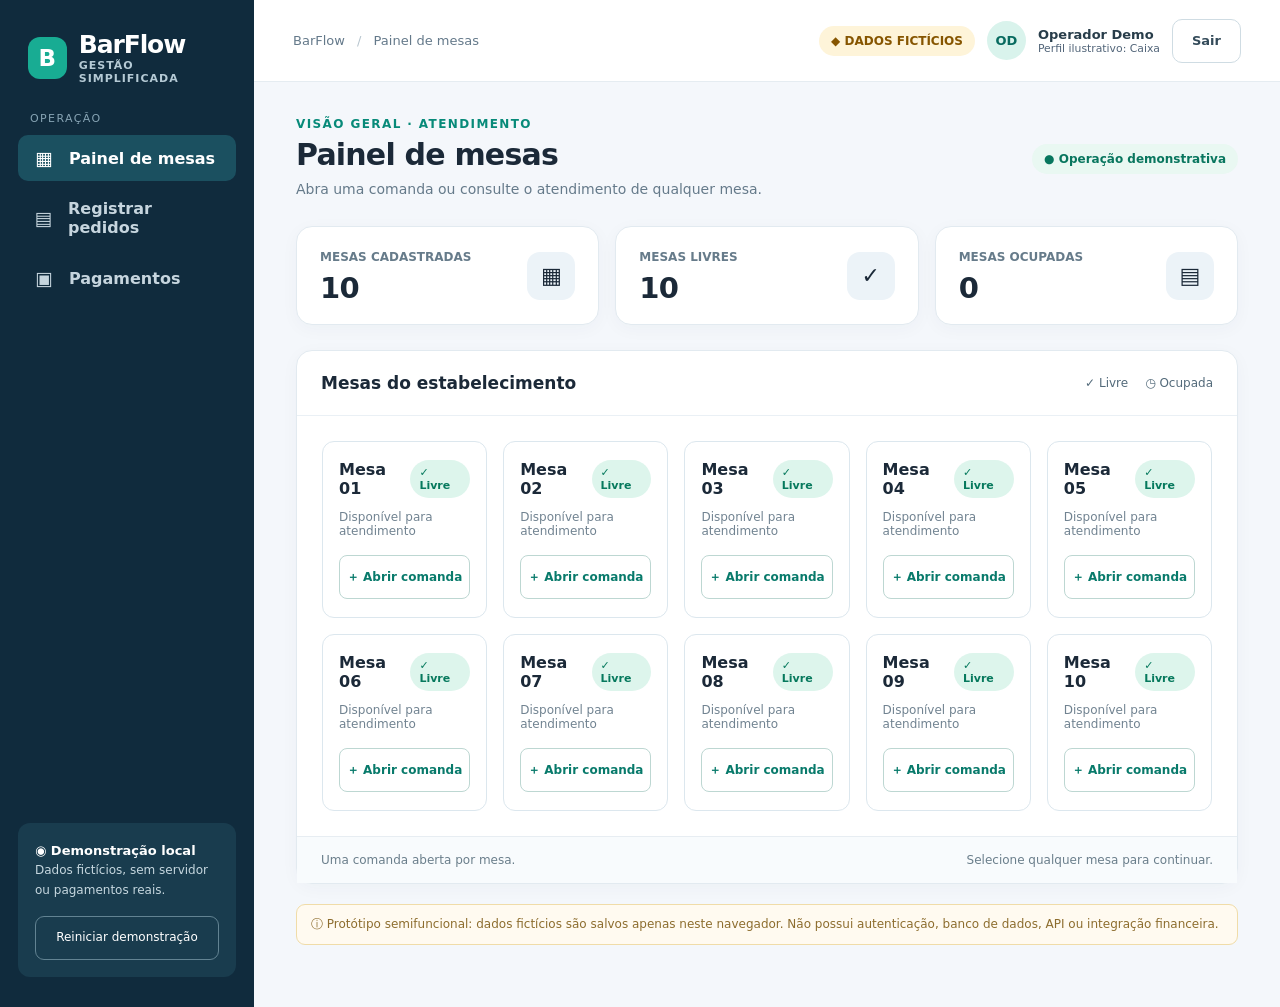
==== commit 53db149d: "feat: implementa comandas e pedidos para todas as mesas" ====
--- a/Frontend/index.html
+++ b/Frontend/index.html
@@ -1,9 +1,42 @@
-<!doctype html><html lang="pt-BR"><head><meta charset="UTF-8"><meta name="viewport" content="width=device-width, initial-scale=1"><title>BarFlow — Painel de mesas</title><link rel="stylesheet" href="css/global.css"></head><body><div class="shell"><aside class="side"><div class="brand"><div class="brandmark">B</div><div><strong>BarFlow</strong><small>GESTÃO SIMPLIFICADA</small></div></div><div><div class="group-title">Operação</div><nav class="nav" aria-label="Navegação principal">
-<a id="nav-mesas" class="active" aria-current="page" href="index.html"><span class="ico" aria-hidden="true">▦</span><span class="label">Painel de mesas</span></a>
-<a id="nav-pedidos" href="pedidos.html"><span class="ico" aria-hidden="true">▤</span><span class="label">Registrar pedidos</span></a>
-<a id="nav-pagamentos" href="pagamentos.html"><span class="ico" aria-hidden="true">▣</span><span class="label">Pagamentos</span></a>
-</nav></div><div class="side-bottom"><strong>◉ Operação local</strong>Protótipo demonstrativo<br>Sem conexão externa necessária</div></aside><div class="content"><header class="topbar"><div class="crumb">BarFlow <span class="inline-1">/</span> <span id="crumb-name">Painel de mesas</span></div><div class="userbox"><span class="pill demo">◆ DADOS FICTÍCIOS</span><div class="avatar" aria-hidden="true">OD</div><div><strong class="inline-2">Operador Demo</strong><small>Perfil: Caixa</small></div><button class="btn secondary" onclick="alert('Protótipo demonstrativo: autenticação real fora desta entrega.')" aria-label="Sair da sessão de demonstração">Sair</button></div></header><main class="main">
-<section id="screen-mesas"><div class="head"><div><div class="eyebrow">Visão geral • Atendimento</div><h1>Painel de mesas</h1><p class="sub">Identifique uma mesa e abra ou consulte sua comanda.</p></div><span class="pill">● Operação disponível</span></div><div class="metricrow"><div class="metric panel"><div><span>MESAS CADASTRADAS</span><strong>10</strong></div><div class="metricicon">▦</div></div><div class="metric panel"><div><span>MESAS LIVRES</span><strong id="freecount">6</strong></div><div class="metricicon">✓</div></div><div class="metric panel"><div><span>MESAS OCUPADAS</span><strong id="busycount">4</strong></div><div class="metricicon">▤</div></div></div><div class="panel"><div class="sectiontop"><h2>Mesas do estabelecimento</h2><div class="legend"><span><i class="dot inline-3"></i>Livre</span><span><i class="dot inline-4"></i>Ocupada</span></div></div><div class="tables" id="tables"></div><div class="footerhint"><span>✓ Cada mesa pode ter apenas uma comanda aberta.</span><span>Selecione uma mesa para continuar</span></div></div><div class="note-demo">ℹ Protótipo acadêmico com dados fictícios. Nenhuma operação financeira real é executada.</div></section>
-</main></div></div><script src="js/app.js" defer></script>
+<!doctype html>
+<html lang="pt-BR">
+<head>
+ <meta charset="UTF-8">
+ <meta name="viewport" content="width=device-width,initial-scale=1">
+ <meta name="description" content="BarFlow: protótipo acadêmico de mesas, pedidos e pagamentos para pequenos bares.">
+ <title>BarFlow — Painel de mesas</title>
+ <link rel="stylesheet" href="css/global.css">
+ <script src="js/store.js" defer></script>
+ <script src="js/app.js" defer></script>
+</head>
+<body data-page="mesas">
+ <div class="shell">
+ <aside class="side">
+  <div class="brand"><div class="brandmark" aria-hidden="true">B</div><div><strong>BarFlow</strong><small>GESTÃO SIMPLIFICADA</small></div></div>
+  <div><div class="group-title">Operação</div><nav class="nav" aria-label="Navegação principal"><a id="nav-mesas" href="index.html" class="active" aria-current="page"><span class="ico" aria-hidden="true">▦</span><span class="label">Painel de mesas</span></a>
+<a id="nav-pedidos" href="pedidos.html" ><span class="ico" aria-hidden="true">▤</span><span class="label">Registrar pedidos</span></a>
+<a id="nav-pagamentos" href="pagamentos.html" ><span class="ico" aria-hidden="true">▣</span><span class="label">Pagamentos</span></a></nav></div>
+  <div class="side-bottom"><strong>◉ Demonstração local</strong>Dados fictícios, sem servidor ou pagamentos reais.<button id="reset-demo" class="reset-button" type="button">Reiniciar demonstração</button></div>
+ </aside>
+ <div class="content">
+  <header class="topbar"><div class="crumb">BarFlow <span class="crumb-separator">/</span> Painel de mesas</div>
+    <div class="userbox"><span class="pill demo">◆ DADOS FICTÍCIOS</span><div class="avatar" aria-hidden="true">OD</div><div class="user-identity"><strong>Operador Demo</strong><small>Perfil ilustrativo: Caixa</small></div><button id="logout-demo" class="btn secondary" type="button">Sair</button></div>
+  </header>
+  <main class="main"><section aria-labelledby="page-title">
+ <div class="head"><div><div class="eyebrow">Visão geral · Atendimento</div><h1 id="page-title">Painel de mesas</h1><p class="sub">Abra uma comanda ou consulte o atendimento de qualquer mesa.</p></div><span class="pill">● Operação demonstrativa</span></div>
+ <div class="metricrow">
+  <div class="metric panel"><div><span>MESAS CADASTRADAS</span><strong id="all-count">10</strong></div><div class="metricicon" aria-hidden="true">▦</div></div>
+  <div class="metric panel"><div><span>MESAS LIVRES</span><strong id="free-count">10</strong></div><div class="metricicon" aria-hidden="true">✓</div></div>
+  <div class="metric panel"><div><span>MESAS OCUPADAS</span><strong id="busy-count">0</strong></div><div class="metricicon" aria-hidden="true">▤</div></div>
+ </div>
+ <div class="panel"><div class="sectiontop"><h2>Mesas do estabelecimento</h2><div class="legend"><span>✓ Livre</span><span>◷ Ocupada</span></div></div><div id="tables" class="tables" aria-label="Mesas cadastradas"></div>
+  <div class="footerhint"><span>Uma comanda aberta por mesa.</span><span>Selecione qualquer mesa para continuar.</span></div>
+ </div>
+ </section>
+   <div id="feedback" class="notice info feedback" role="status" aria-live="polite" hidden></div>
+   <p class="note-demo">ⓘ Protótipo semifuncional: dados fictícios são salvos apenas neste navegador. Não possui autenticação, banco de dados, API ou integração financeira.</p>
+  </main>
+ </div>
+ </div>
 </body>
-</html>
+</html>
--- a/Frontend/css/global.css
+++ b/Frontend/css/global.css
@@ -27,3 +27,17 @@
   .topbar { padding: 0 16px; }
   .userbox .avatar { display: none; }
 }
+
+/* BarFlow v0.3 — componentes compartilhados; sem estilos inline nas páginas */
+[hidden]{display:none!important}
+.nav a{border-radius:10px}
+.reset-button{display:block;margin-top:15px;width:100%;min-height:44px;border:1px solid #628392;border-radius:9px;background:transparent;color:#fff;padding:8px}
+.reset-button:hover{background:#254e62}
+.user-identity strong{display:block;color:#283d4a}.user-identity small{display:block}
+.crumb-separator{color:#b7c5ce;margin:0 8px}
+.intro-note{margin-bottom:22px}.section-note{margin:22px 0}.full-width{width:100%}
+.feedback{margin-top:20px}.table-scroll{overflow-x:auto}
+.tablecard button{min-height:44px}.nav a:focus-visible{outline:3px solid #f4a62a;outline-offset:3px}
+.btn.secondary:hover{background:#f1f6f9}
+#payment-status{margin-top:22px}
+@media(max-width:650px){.topbar{height:auto;min-height:76px;gap:10px;padding:12px 16px;flex-wrap:wrap}.head{flex-direction:column}.userbox{flex-wrap:wrap}.sectiontop{gap:12px;flex-wrap:wrap}.tables{padding:14px;gap:10px}.tablecard{padding:12px}.formcolumns{grid-template-columns:1fr}.footerhint{gap:10px;flex-wrap:wrap}}
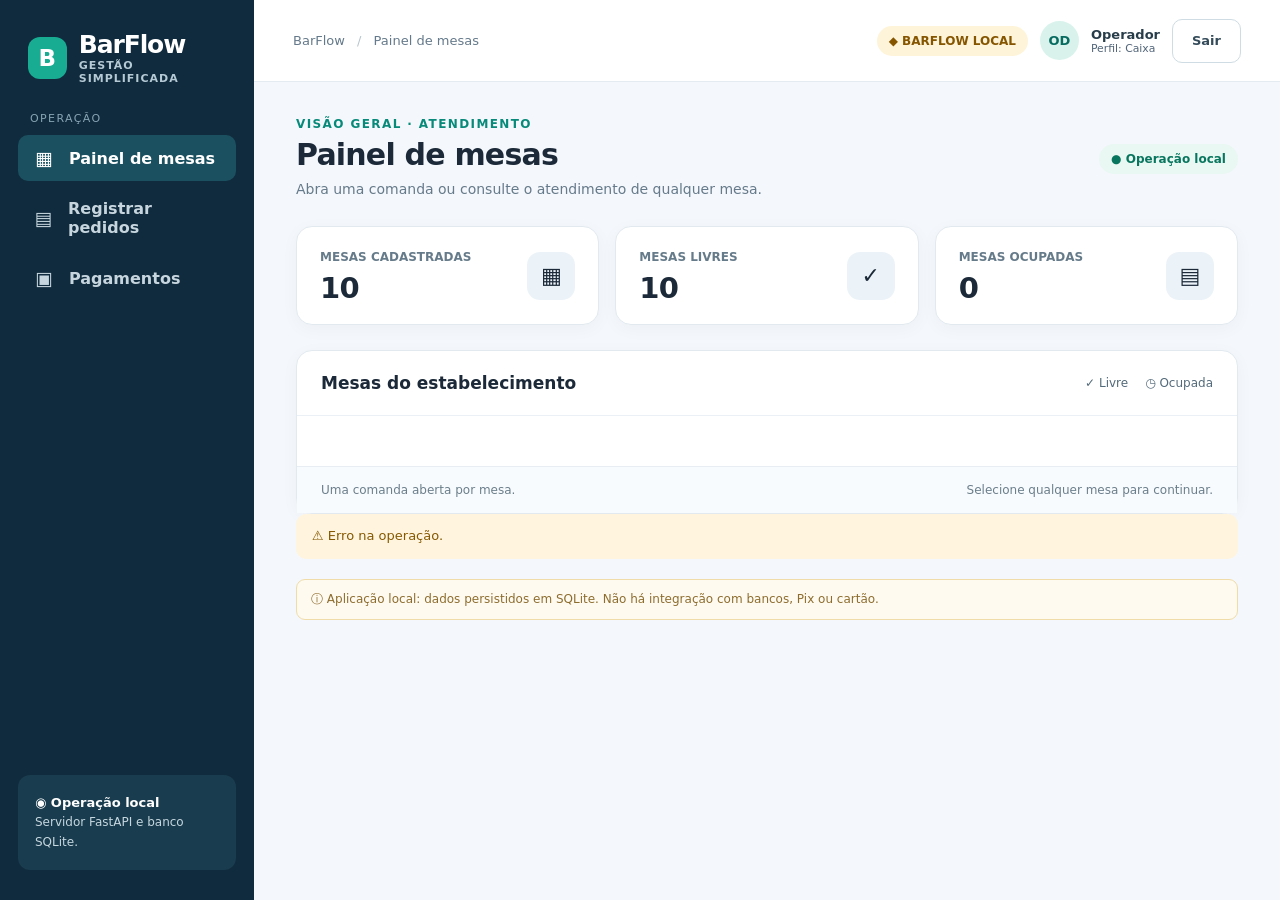
==== commit e9383a50: "feat: integra backend FastAPI SQLite e autenticacao na versao 2.0" ====
--- a/Frontend/index.html
+++ b/Frontend/index.html
@@ -6,7 +6,7 @@
  <meta name="description" content="BarFlow: protótipo acadêmico de mesas, pedidos e pagamentos para pequenos bares.">
  <title>BarFlow — Painel de mesas</title>
  <link rel="stylesheet" href="css/global.css">
- <script src="js/store.js" defer></script>
+ 
  <script src="js/app.js" defer></script>
 </head>
 <body data-page="mesas">
@@ -16,14 +16,14 @@
   <div><div class="group-title">Operação</div><nav class="nav" aria-label="Navegação principal"><a id="nav-mesas" href="index.html" class="active" aria-current="page"><span class="ico" aria-hidden="true">▦</span><span class="label">Painel de mesas</span></a>
 <a id="nav-pedidos" href="pedidos.html" ><span class="ico" aria-hidden="true">▤</span><span class="label">Registrar pedidos</span></a>
 <a id="nav-pagamentos" href="pagamentos.html" ><span class="ico" aria-hidden="true">▣</span><span class="label">Pagamentos</span></a></nav></div>
-  <div class="side-bottom"><strong>◉ Demonstração local</strong>Dados fictícios, sem servidor ou pagamentos reais.<button id="reset-demo" class="reset-button" type="button">Reiniciar demonstração</button></div>
+  <div class="side-bottom"><strong>◉ Operação local</strong>Servidor FastAPI e banco SQLite.</div>
  </aside>
  <div class="content">
   <header class="topbar"><div class="crumb">BarFlow <span class="crumb-separator">/</span> Painel de mesas</div>
-    <div class="userbox"><span class="pill demo">◆ DADOS FICTÍCIOS</span><div class="avatar" aria-hidden="true">OD</div><div class="user-identity"><strong>Operador Demo</strong><small>Perfil ilustrativo: Caixa</small></div><button id="logout-demo" class="btn secondary" type="button">Sair</button></div>
+    <div class="userbox"><span class="pill demo">◆ BARFLOW LOCAL</span><div class="avatar" aria-hidden="true">OD</div><div class="user-identity"><strong>Operador</strong><small>Perfil: Caixa</small></div><button id="logout-demo" class="btn secondary" type="button">Sair</button></div>
   </header>
   <main class="main"><section aria-labelledby="page-title">
- <div class="head"><div><div class="eyebrow">Visão geral · Atendimento</div><h1 id="page-title">Painel de mesas</h1><p class="sub">Abra uma comanda ou consulte o atendimento de qualquer mesa.</p></div><span class="pill">● Operação demonstrativa</span></div>
+ <div class="head"><div><div class="eyebrow">Visão geral · Atendimento</div><h1 id="page-title">Painel de mesas</h1><p class="sub">Abra uma comanda ou consulte o atendimento de qualquer mesa.</p></div><span class="pill">● Operação local</span></div>
  <div class="metricrow">
   <div class="metric panel"><div><span>MESAS CADASTRADAS</span><strong id="all-count">10</strong></div><div class="metricicon" aria-hidden="true">▦</div></div>
   <div class="metric panel"><div><span>MESAS LIVRES</span><strong id="free-count">10</strong></div><div class="metricicon" aria-hidden="true">✓</div></div>
@@ -34,7 +34,7 @@
  </div>
  </section>
    <div id="feedback" class="notice info feedback" role="status" aria-live="polite" hidden></div>
-   <p class="note-demo">ⓘ Protótipo semifuncional: dados fictícios são salvos apenas neste navegador. Não possui autenticação, banco de dados, API ou integração financeira.</p>
+   <p class="note-demo">ⓘ Aplicação local: dados persistidos em SQLite. Não há integração com bancos, Pix ou cartão.</p>
   </main>
  </div>
  </div>
--- a/Frontend/css/global.css
+++ b/Frontend/css/global.css
@@ -41,3 +41,19 @@
 .btn.secondary:hover{background:#f1f6f9}
 #payment-status{margin-top:22px}
 @media(max-width:650px){.topbar{height:auto;min-height:76px;gap:10px;padding:12px 16px;flex-wrap:wrap}.head{flex-direction:column}.userbox{flex-wrap:wrap}.sectiontop{gap:12px;flex-wrap:wrap}.tables{padding:14px;gap:10px}.tablecard{padding:12px}.formcolumns{grid-template-columns:1fr}.footerhint{gap:10px;flex-wrap:wrap}}
+
+/* Módulos adicionais e acesso */
+.login-page{display:grid;place-items:center;min-height:100vh;padding:24px;background:#f4f7fb}
+.login-card{width:min(100%,460px);padding:32px}
+.login-card .brandmark{margin-bottom:12px}
+.formblock h2{margin:0 0 18px;font-size:20px}
+.formblock .field{display:flex;flex-direction:column;gap:10px}
+.formblock .field>input,.formblock .field>select{width:100%;min-height:44px;padding:10px;border:1px solid #bac9d4;border-radius:8px}
+.formblock form button{margin-top:10px}
+.section-note{margin-top:24px}
+.nav a:focus-visible,a:focus-visible{outline:3px solid #f4a62a;outline-offset:3px}
+[hidden]{display:none !important}
+@media(max-width:800px){.side{width:auto}.shell{display:block}.nav{flex-direction:row;flex-wrap:wrap}.side-bottom{display:none}.topbar{height:auto;min-height:60px;padding:12px}.main{padding:18px}}
+
+.cancel-action{margin-top:8px;background:#fff4eb;border:1px solid #e6b39d;color:#9d3b1f;border-radius:8px;padding:8px;width:100%;min-height:44px}
+@media(max-width:800px){.side{display:flex;flex-direction:column}}
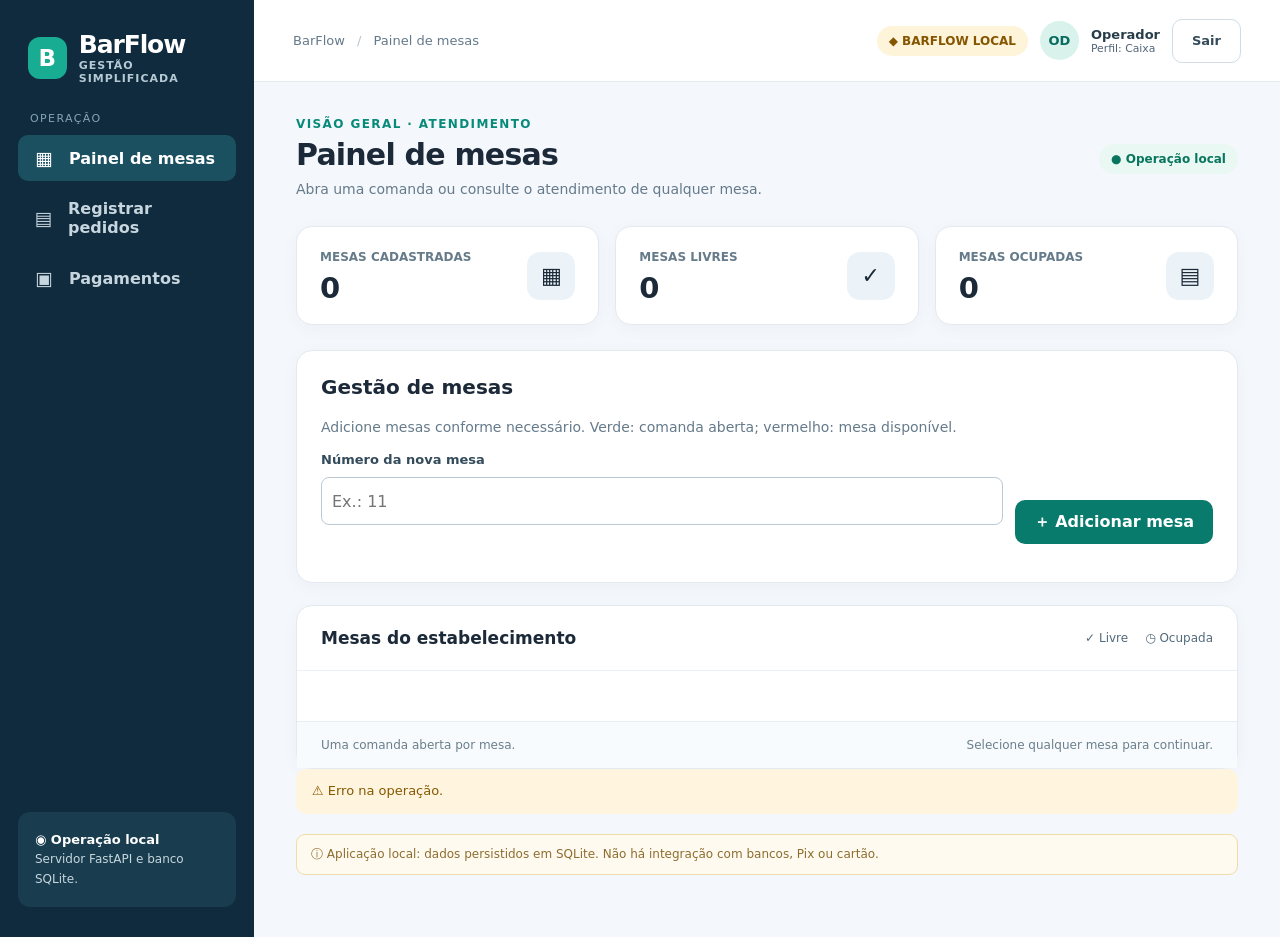
==== commit fac77b5c: "feat: implementa financeiro e mesas dinamicas na v2.1 e corrige inicializacao" ====
--- a/Frontend/index.html
+++ b/Frontend/index.html
@@ -25,10 +25,14 @@
   <main class="main"><section aria-labelledby="page-title">
  <div class="head"><div><div class="eyebrow">Visão geral · Atendimento</div><h1 id="page-title">Painel de mesas</h1><p class="sub">Abra uma comanda ou consulte o atendimento de qualquer mesa.</p></div><span class="pill">● Operação local</span></div>
  <div class="metricrow">
-  <div class="metric panel"><div><span>MESAS CADASTRADAS</span><strong id="all-count">10</strong></div><div class="metricicon" aria-hidden="true">▦</div></div>
-  <div class="metric panel"><div><span>MESAS LIVRES</span><strong id="free-count">10</strong></div><div class="metricicon" aria-hidden="true">✓</div></div>
+  <div class="metric panel"><div><span>MESAS CADASTRADAS</span><strong id="all-count">0</strong></div><div class="metricicon" aria-hidden="true">▦</div></div>
+  <div class="metric panel"><div><span>MESAS LIVRES</span><strong id="free-count">0</strong></div><div class="metricicon" aria-hidden="true">✓</div></div>
   <div class="metric panel"><div><span>MESAS OCUPADAS</span><strong id="busy-count">0</strong></div><div class="metricicon" aria-hidden="true">▤</div></div>
  </div>
+<div class="panel formblock section-note"><h2>Gestão de mesas</h2>
+  <p class="sub">Adicione mesas conforme necessário. Verde: comanda aberta; vermelho: mesa disponível.</p>
+  <form id="add-table-form" class="bf-toolbar"><div class="field"><label for="new-table-number">Número da nova mesa</label><input type="number" min="1" max="9999" id="new-table-number" required placeholder="Ex.: 11"></div><button class="btn" type="submit">＋ Adicionar mesa</button></form>
+</div>
  <div class="panel"><div class="sectiontop"><h2>Mesas do estabelecimento</h2><div class="legend"><span>✓ Livre</span><span>◷ Ocupada</span></div></div><div id="tables" class="tables" aria-label="Mesas cadastradas"></div>
   <div class="footerhint"><span>Uma comanda aberta por mesa.</span><span>Selecione qualquer mesa para continuar.</span></div>
  </div>
--- a/Frontend/css/global.css
+++ b/Frontend/css/global.css
@@ -57,3 +57,15 @@
 
 .cancel-action{margin-top:8px;background:#fff4eb;border:1px solid #e6b39d;color:#9d3b1f;border-radius:8px;padding:8px;width:100%;min-height:44px}
 @media(max-width:800px){.side{display:flex;flex-direction:column}}
+
+/* BarFlow v2.1 */
+.tablecard.occupied{border:2px solid #16844a!important;background:rgba(34,197,94,.10)!important}
+.tablecard:not(.occupied){border:2px solid #bd3737!important;background:rgba(220,38,38,.06)!important}
+.bf-toolbar{display:flex;gap:12px;align-items:end;flex-wrap:wrap;margin:14px 0}
+.bf-toolbar .field{flex:1;min-width:180px}
+.bf-ledger{max-height:390px;overflow:auto}
+.bf-empty{padding:16px;color:var(--muted,#667085)}
+.bf-grid{display:grid;grid-template-columns:repeat(auto-fit,minmax(210px,1fr));gap:12px;margin:16px 0}
+.bf-metric{padding:15px;border:1px solid #ccc;border-radius:10px}
+.bf-metric small{display:block;margin-bottom:8px}
+.bf-metric strong{font-size:1.35rem}
